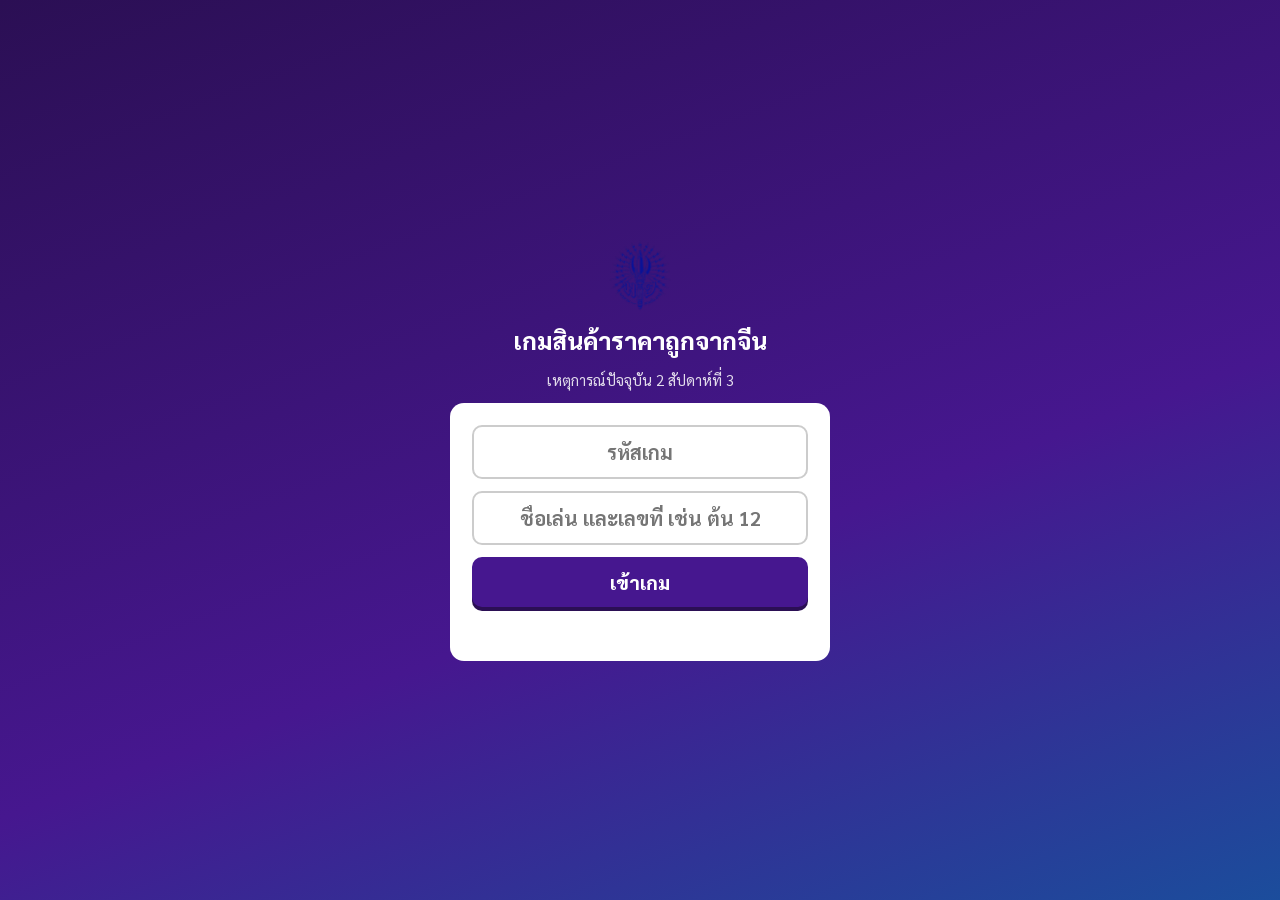
==== w3/index.html @ 32d1b44e "Add week 3 quiz game (w3) Co-Authored-By: Claude Opus 5.5 <noreply@anthropic.com> Claude-Session: ht" ====
<!DOCTYPE html>
<html lang="th"><head><meta charset="utf-8"><meta name="viewport" content="width=device-width,initial-scale=1,maximum-scale=1">
<title>เกมสัปดาห์ที่ 3 สินค้าราคาถูกจากจีน</title>
<link href="https://fonts.googleapis.com/css2?family=Sarabun:wght@400;600;800&display=swap" rel="stylesheet">
<style>
*{box-sizing:border-box;margin:0;padding:0;-webkit-tap-highlight-color:transparent}
body{font-family:Sarabun,sans-serif;background:linear-gradient(160deg,#2b0f54,#46178f 60%,#1b4d9c);color:#fff;min-height:100vh;min-height:100dvh}
.scr{display:none;min-height:100vh;min-height:100dvh;flex-direction:column;padding:18px}
.scr.on{display:flex}
.c{align-items:center;justify-content:center;text-align:center;gap:14px}
.box{background:#fff;color:#222;border-radius:14px;padding:22px;width:100%;max-width:380px;display:flex;flex-direction:column;gap:12px}
input{font:700 20px Sarabun;padding:12px;border-radius:10px;border:2px solid #ccc;text-align:center;width:100%}
input:focus{outline:none;border-color:#46178f}
.btn{background:#333;color:#fff;border:none;border-radius:10px;font:800 19px Sarabun;padding:13px;cursor:pointer;box-shadow:0 4px 0 #000}
.btn:active{transform:translateY(3px);box-shadow:none}
.btn.p{background:#46178f;box-shadow:0 4px 0 #2b0f54}
.err{color:#c00;font-weight:600;min-height:20px;font-size:15px}
h1{font-size:24px;font-weight:800;line-height:1.3}
.sub{opacity:.85;font-size:15px}
.bar{display:flex;justify-content:space-between;align-items:center;font-size:14px;opacity:.9;margin-bottom:10px;gap:8px}
.bar b{background:rgba(0,0,0,.25);padding:3px 10px;border-radius:20px;font-weight:600}
.q{background:#fff;color:#222;border-radius:12px;padding:14px;font-size:17px;font-weight:700;line-height:1.4;margin-bottom:12px}
.q .blank{display:inline-block;min-width:70px;border-bottom:3px solid #46178f}
.grid{display:grid;grid-template-columns:1fr 1fr;gap:10px;flex:1}
.grid.two{grid-template-columns:1fr}
.o{border:none;border-radius:10px;color:#fff;font:800 17px Sarabun;padding:12px;display:flex;flex-direction:column;align-items:center;justify-content:center;gap:8px;min-height:110px;box-shadow:0 5px 0 rgba(0,0,0,.3);cursor:pointer;line-height:1.3}
.o:active{transform:translateY(4px);box-shadow:none}
.o svg{width:34px;height:34px}
.big{font-size:56px;font-weight:800;line-height:1}
.res{border-radius:14px;padding:26px 18px;width:100%;max-width:380px}
.res.ok{background:#26890c}.res.no{background:#e21b3c}.res.poll{background:rgba(255,255,255,.15)}
.pts{display:inline-block;background:rgba(0,0,0,.25);border-radius:20px;padding:6px 16px;font-weight:800;font-size:20px;margin-top:10px}
.me{position:fixed;left:0;right:0;bottom:0;background:rgba(0,0,0,.35);display:flex;justify-content:space-between;padding:10px 18px;font-weight:700;font-size:15px}
.spin{width:44px;height:44px;border:5px solid rgba(255,255,255,.25);border-top-color:#fff;border-radius:50%;animation:r 1s linear infinite}
@keyframes r{to{transform:rotate(360deg)}}
</style></head><body>

<section class="scr on c" id="sJoin">
 <img src="../emblem.png" style="width:72px;height:72px;object-fit:contain" alt=""><h1>เกมสินค้าราคาถูกจากจีน</h1><div class="sub">เหตุการณ์ปัจจุบัน 2 สัปดาห์ที่ 3</div>
 <div class="box">
  <input id="pin" inputmode="numeric" maxlength="6" placeholder="รหัสเกม">
  <input id="name" maxlength="30" placeholder="ชื่อเล่น และเลขที่ เช่น ต้น 12">
  <button class="btn p" onclick="join()">เข้าเกม</button>
  <div class="err" id="jerr"></div>
 </div>
</section>

<section class="scr c" id="sWait">
 <div class="spin"></div><h1 id="wTitle">เข้าเกมแล้ว</h1><div class="sub" id="wSub">ดูชื่อตัวเองบนจอ แล้วรอครูเริ่มเกม</div>
</section>

<section class="scr" id="sQ">
 <div class="bar"><b id="qRound"></b><span id="qTime"></span></div>
 <div class="q" id="qText"></div>
 <div class="grid" id="qOpts"></div>
 <div id="qType" style="display:none;flex-direction:column;gap:10px">
  <input id="txt" maxlength="40" placeholder="พิมพ์คำที่หายไป" autocomplete="off">
  <button class="btn p" onclick="sendTxt()">ส่งคำตอบ</button>
 </div>
 <div style="height:44px"></div>
</section>

<section class="scr c" id="sRes"><div class="res" id="res"></div></section>

<div class="me" id="me" style="display:none"><span id="meName"></span><span id="meScore"></span></div>

<script src="common.js"></script><script src="data.js"></script>
<script>
const D = window.K3;
let me = JSON.parse(localStorage.getItem("k3_me") || "null"), lastKey = "", answered = {}, qShownAt = 0, cdIv;
const sp = new URLSearchParams(location.search); if (sp.get("pin")) document.getElementById("pin").value = sp.get("pin");
const show = id => document.querySelectorAll(".scr").forEach(s => s.classList.toggle("on", s.id === id));

async function join() {
  const p = document.getElementById("pin").value.trim(), n = document.getElementById("name").value.trim(), e = document.getElementById("jerr");
  if (!p || !n) { e.textContent = "กรอกรหัสเกมและชื่อให้ครบ"; return; }
  try {
    const id = await rpc("k3_join", { p_pin: p, p_name: n });
    me = { id, pin: p, name: n }; localStorage.setItem("k3_me", JSON.stringify(me)); answered = {};
    start();
  } catch (x) {
    e.textContent = x.message.includes("BADPIN") ? "รหัสเกมไม่ถูกต้อง หรือเกมยังไม่เปิด" : x.message.includes("DUPNAME") ? "ชื่อนี้มีคนใช้แล้ว เติมเลขที่ต่อท้าย" : "เชื่อมต่อไม่ได้ ลองใหม่อีกครั้ง";
  }
}
function start() {
  document.getElementById("me").style.display = "flex";
  document.getElementById("meName").textContent = me.name;
  show("sWait"); loop(); setInterval(loop, 1000);
}
async function loop() {
  let g; try { g = await getGame(); } catch (e) { return; }
  if (!g || g.pin !== me.pin) { if (g && g.pin && g.pin !== me.pin) { localStorage.removeItem("k3_me"); location.href = location.pathname; } return; }
  const key = g.phase + ":" + g.qi;
  if (key === lastKey) return; lastKey = key;
  if (g.phase === "lobby") { show("sWait"); }
  else if (g.phase === "question") showQ(g.qi);
  else if (g.phase === "reveal") showRes(g.qi);
  else if (g.phase === "board") showRank("คะแนนรวม");
  else if (g.phase === "end") showRank("จบเกม", true);
}
let curQ = -1;
function showQ(i) {
  const Q = D.Q[i]; clearInterval(cdIv); curQ = i;
  if (answered[i]) { waitMsg("ส่งคำตอบแล้ว", "รอครูเฉลย"); return; }
  document.getElementById("qRound").textContent = "ข้อ " + (i + 1) + " " + Q.round;
  document.getElementById("qText").innerHTML = esc(Q.q).replace("______", '<span class="blank">&nbsp;</span>');
  const o = document.getElementById("qOpts"), t = document.getElementById("qType");
  if (Q.kind === "type") { o.style.display = "none"; t.style.display = "flex"; document.getElementById("txt").value = ""; setTimeout(() => document.getElementById("txt").focus(), 100); }
  else {
    t.style.display = "none"; o.style.display = "grid"; o.className = "grid" + (Q.opts.length === 2 ? " two" : "");
    o.innerHTML = Q.opts.map((x, k) => `<button class="o" style="background:${COLORS[k]}" onclick="pick(${i},${k})">${SHAPES[k]}<span>${esc(x)}</span></button>`).join("");
  }
  qShownAt = Date.now(); const tt = document.getElementById("qTime");
  const cd = () => { const l = Math.max(0, Q.t - Math.floor((Date.now() - qShownAt) / 1000)); tt.textContent = l + " วินาที"; };
  cd(); cdIv = setInterval(cd, 500); show("sQ");
}
function waitMsg(a, b) { clearInterval(cdIv); document.getElementById("wTitle").textContent = a; document.getElementById("wSub").textContent = b; show("sWait"); }
async function send(i, choice, txt) {
  answered[i] = true; waitMsg("ส่งคำตอบแล้ว", "รอครูเฉลย");
  try { const r = await rpc("k3_answer", { p_player: me.id, p_qi: i, p_choice: choice, p_txt: txt }); if (r === "CLOSED" || r === "LATE") waitMsg("หมดเวลา", "รอข้อถัดไป"); } catch (e) { waitMsg("ส่งไม่สำเร็จ", "รอข้อถัดไป"); }
}
function pick(i, k) { send(i, k, null); }
function sendTxt() { const v = document.getElementById("txt").value.trim(); if (!v) return; send(curQ, null, v); }
document.getElementById("txt").addEventListener("keydown", e => { if (e.key === "Enter") sendTxt(); });
async function showRes(i) {
  clearInterval(cdIv); const Q = D.Q[i], m = await rpc("k3_mine", { p_player: me.id, p_qi: i });
  document.getElementById("meScore").textContent = m.score + " คะแนน";
  const r = document.getElementById("res");
  if (Q.kind === "poll") { r.className = "res poll"; r.innerHTML = `<h1>${m.answered ? "ขอบคุณที่ตอบ" : "ข้อนี้ไม่ได้ตอบ"}</h1><div class="sub" style="margin-top:8px">ดูผลของทั้งห้องบนจอ</div>`; }
  else if (m.correct) { r.className = "res ok"; r.innerHTML = `<div class="big">ถูก</div><div class="pts">+${m.points}</div><div class="sub" style="margin-top:12px">อันดับที่ ${m.rank}</div>`; }
  else { r.className = "res no"; r.innerHTML = `<div class="big">${m.answered ? "ผิด" : "หมดเวลา"}</div>${Q.kind === "type" ? `<div style="margin-top:10px;font-weight:700">คำตอบ: ${esc(Q.ans)}</div>` : ""}<div class="sub" style="margin-top:12px">อันดับที่ ${m.rank}</div>`; }
  show("sRes");
}
async function showRank(title, end) {
  const m = await rpc("k3_mine", { p_player: me.id, p_qi: -1 });
  document.getElementById("meScore").textContent = m.score + " คะแนน";
  const r = document.getElementById("res"); r.className = "res poll";
  r.innerHTML = `<div class="sub">${title}</div><div class="big" style="margin:8px 0">อันดับ ${m.rank}</div><div class="pts">${m.score} คะแนน</div>${end ? '<div class="sub" style="margin-top:14px">คาบหน้าเตรียมคำถามมาถามตัวละครคนละ 1 ข้อ</div>' : ""}`;
  show("sRes");
}
if (me) { getGame().then(g => { if (g && g.pin === me.pin && g.phase !== "end") start(); else { localStorage.removeItem("k3_me"); me = null; } }); }
</script>
</body></html>
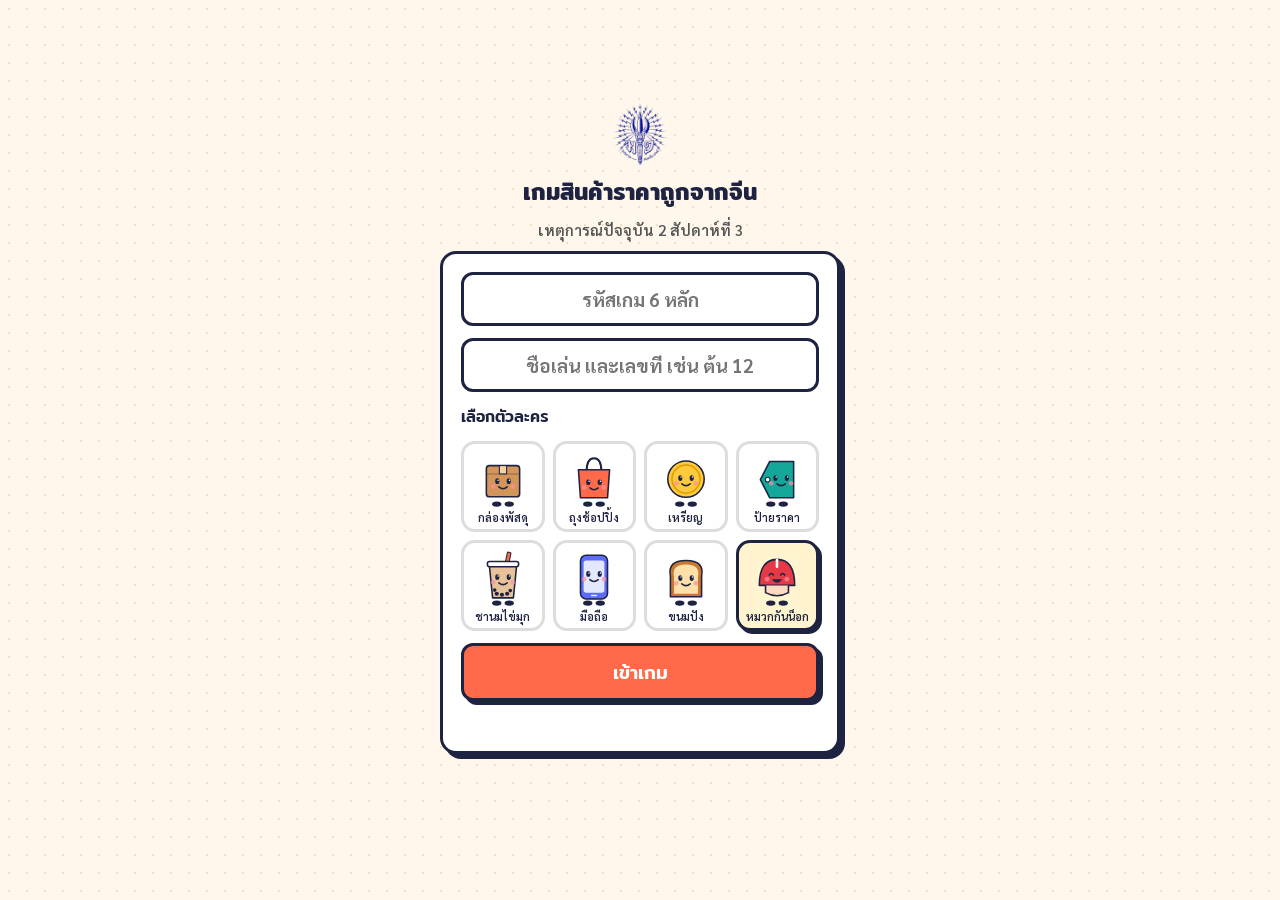
==== commit 9271c426: "w3: new look, avatars, speed and accuracy scores Co-Authored-By: Claude Opus 5.5 <noreply@anthropic." ====
--- a/w3/index.html
+++ b/w3/index.html
@@ -1,143 +1,159 @@
 <!DOCTYPE html>
 <html lang="th"><head><meta charset="utf-8"><meta name="viewport" content="width=device-width,initial-scale=1,maximum-scale=1">
 <title>เกมสัปดาห์ที่ 3 สินค้าราคาถูกจากจีน</title>
-<link href="https://fonts.googleapis.com/css2?family=Sarabun:wght@400;600;800&display=swap" rel="stylesheet">
+<link href="https://fonts.googleapis.com/css2?family=Mitr:wght@400;500;600&family=Sarabun:wght@400;600;800&display=swap" rel="stylesheet">
 <style>
+:root{--ink:#1d2340;--cream:#fff7ec;--c0:#ff6b4a;--c1:#14a89a;--c2:#f5a524;--c3:#5b6cff}
 *{box-sizing:border-box;margin:0;padding:0;-webkit-tap-highlight-color:transparent}
-body{font-family:Sarabun,sans-serif;background:linear-gradient(160deg,#2b0f54,#46178f 60%,#1b4d9c);color:#fff;min-height:100vh;min-height:100dvh}
-.scr{display:none;min-height:100vh;min-height:100dvh;flex-direction:column;padding:18px}
+body{font-family:Sarabun,sans-serif;color:var(--ink);background:var(--cream);background-image:radial-gradient(#f1dfc6 1.2px,transparent 1.2px);background-size:18px 18px;min-height:100vh;min-height:100dvh}
+h1,h2,.mitr{font-family:Mitr,Sarabun,sans-serif;font-weight:600}
+.scr{display:none;min-height:100vh;min-height:100dvh;flex-direction:column;padding:16px 16px 60px}
 .scr.on{display:flex}
-.c{align-items:center;justify-content:center;text-align:center;gap:14px}
-.box{background:#fff;color:#222;border-radius:14px;padding:22px;width:100%;max-width:380px;display:flex;flex-direction:column;gap:12px}
-input{font:700 20px Sarabun;padding:12px;border-radius:10px;border:2px solid #ccc;text-align:center;width:100%}
-input:focus{outline:none;border-color:#46178f}
-.btn{background:#333;color:#fff;border:none;border-radius:10px;font:800 19px Sarabun;padding:13px;cursor:pointer;box-shadow:0 4px 0 #000}
-.btn:active{transform:translateY(3px);box-shadow:none}
-.btn.p{background:#46178f;box-shadow:0 4px 0 #2b0f54}
-.err{color:#c00;font-weight:600;min-height:20px;font-size:15px}
-h1{font-size:24px;font-weight:800;line-height:1.3}
-.sub{opacity:.85;font-size:15px}
-.bar{display:flex;justify-content:space-between;align-items:center;font-size:14px;opacity:.9;margin-bottom:10px;gap:8px}
-.bar b{background:rgba(0,0,0,.25);padding:3px 10px;border-radius:20px;font-weight:600}
-.q{background:#fff;color:#222;border-radius:12px;padding:14px;font-size:17px;font-weight:700;line-height:1.4;margin-bottom:12px}
-.q .blank{display:inline-block;min-width:70px;border-bottom:3px solid #46178f}
-.grid{display:grid;grid-template-columns:1fr 1fr;gap:10px;flex:1}
-.grid.two{grid-template-columns:1fr}
-.o{border:none;border-radius:10px;color:#fff;font:800 17px Sarabun;padding:12px;display:flex;flex-direction:column;align-items:center;justify-content:center;gap:8px;min-height:110px;box-shadow:0 5px 0 rgba(0,0,0,.3);cursor:pointer;line-height:1.3}
-.o:active{transform:translateY(4px);box-shadow:none}
-.o svg{width:34px;height:34px}
-.big{font-size:56px;font-weight:800;line-height:1}
-.res{border-radius:14px;padding:26px 18px;width:100%;max-width:380px}
-.res.ok{background:#26890c}.res.no{background:#e21b3c}.res.poll{background:rgba(255,255,255,.15)}
-.pts{display:inline-block;background:rgba(0,0,0,.25);border-radius:20px;padding:6px 16px;font-weight:800;font-size:20px;margin-top:10px}
-.me{position:fixed;left:0;right:0;bottom:0;background:rgba(0,0,0,.35);display:flex;justify-content:space-between;padding:10px 18px;font-weight:700;font-size:15px}
-.spin{width:44px;height:44px;border:5px solid rgba(255,255,255,.25);border-top-color:#fff;border-radius:50%;animation:r 1s linear infinite}
-@keyframes r{to{transform:rotate(360deg)}}
+.c{align-items:center;justify-content:center;text-align:center;gap:12px}
+.card{background:#fff;border:3px solid var(--ink);border-radius:16px;box-shadow:5px 5px 0 var(--ink)}
+.box{padding:18px;width:100%;max-width:400px;display:flex;flex-direction:column;gap:12px}
+input{font:700 19px Sarabun;padding:12px;border-radius:12px;border:3px solid var(--ink);text-align:center;width:100%;background:#fff}
+input:focus{outline:none;border-color:var(--c3)}
+.btn{font:500 19px Mitr;background:var(--c0);color:#fff;border:3px solid var(--ink);border-radius:12px;padding:11px;box-shadow:4px 4px 0 var(--ink);cursor:pointer}
+.btn:active{transform:translate(3px,3px);box-shadow:none}
+.btn:disabled{opacity:.4}
+.err{color:#d00;font-weight:700;min-height:20px;font-size:15px}
+h1{font-size:23px;line-height:1.3}
+.sub{font-size:15px;color:#555;font-weight:600}
+.pick{display:grid;grid-template-columns:repeat(4,1fr);gap:8px}
+.pick button{background:#fff;border:3px solid #ddd;border-radius:14px;padding:6px 2px 4px;display:flex;flex-direction:column;align-items:center;gap:2px;font:600 11px Sarabun;color:var(--ink);cursor:pointer}
+.pick button.on{border-color:var(--ink);background:#fff4cf;box-shadow:3px 3px 0 var(--ink)}
+.bar{display:flex;justify-content:space-between;align-items:center;font-size:13px;font-weight:700;margin-bottom:10px;gap:8px}
+.chip{background:var(--ink);color:var(--cream);padding:3px 10px;border-radius:20px;font-family:Mitr;font-weight:500}
+.track{height:10px;border:2px solid var(--ink);border-radius:10px;background:#fff;overflow:hidden;margin-bottom:10px}
+.track i{display:block;height:100%;background:var(--c1);transition:width .3s linear}
+.q{padding:14px;font:500 17px Mitr;line-height:1.45;margin-bottom:12px}
+.q .blank{display:inline-block;min-width:70px;border-bottom:3px solid var(--c3)}
+.grid{display:grid;grid-template-columns:1fr;gap:10px}
+.o{display:flex;align-items:center;gap:12px;background:#fff;border:3px solid var(--ink);border-radius:14px;padding:12px;font:700 17px Sarabun;color:var(--ink);text-align:left;box-shadow:4px 4px 0 var(--ink);cursor:pointer;min-height:64px}
+.o:active{transform:translate(3px,3px);box-shadow:none}
+.let{flex:none;width:40px;height:40px;border-radius:50%;border:3px solid var(--ink);color:#fff;display:flex;align-items:center;justify-content:center;font:600 20px Mitr}
+.res{padding:20px;width:100%;max-width:400px;display:flex;flex-direction:column;align-items:center;gap:6px}
+.res .big{font:600 44px Mitr;line-height:1.1}
+.res.ok .big{color:var(--c1)}.res.no .big{color:var(--c0)}
+.sc{display:grid;grid-template-columns:1fr 1fr;gap:8px;width:100%;margin-top:8px}
+.sc div{border:2px solid var(--ink);border-radius:12px;padding:8px;background:#fff}
+.sc small{display:block;font-size:13px;font-weight:700;color:#666}.sc b{font:600 22px Mitr}
+.me{position:fixed;left:0;right:0;bottom:0;background:var(--ink);color:#fff;display:flex;align-items:center;gap:10px;padding:6px 14px;font-weight:700;font-size:15px}
+.me .sp{flex:1}
 </style></head><body>
 
 <section class="scr on c" id="sJoin">
- <img src="../emblem.png" style="width:72px;height:72px;object-fit:contain" alt=""><h1>เกมสินค้าราคาถูกจากจีน</h1><div class="sub">เหตุการณ์ปัจจุบัน 2 สัปดาห์ที่ 3</div>
- <div class="box">
-  <input id="pin" inputmode="numeric" maxlength="6" placeholder="รหัสเกม">
+ <img src="../emblem.png" style="width:64px;height:64px;object-fit:contain" alt="">
+ <h1>เกมสินค้าราคาถูกจากจีน</h1><div class="sub">เหตุการณ์ปัจจุบัน 2 สัปดาห์ที่ 3</div>
+ <div class="card box">
+  <input id="pin" inputmode="numeric" maxlength="6" placeholder="รหัสเกม 6 หลัก">
   <input id="name" maxlength="30" placeholder="ชื่อเล่น และเลขที่ เช่น ต้น 12">
-  <button class="btn p" onclick="join()">เข้าเกม</button>
+  <div class="mitr" style="font-weight:500;text-align:left">เลือกตัวละคร</div>
+  <div class="pick" id="pick"></div>
+  <button class="btn" onclick="join()">เข้าเกม</button>
   <div class="err" id="jerr"></div>
  </div>
 </section>
 
 <section class="scr c" id="sWait">
- <div class="spin"></div><h1 id="wTitle">เข้าเกมแล้ว</h1><div class="sub" id="wSub">ดูชื่อตัวเองบนจอ แล้วรอครูเริ่มเกม</div>
+ <div id="wAv"></div>
+ <h1 id="wTitle">เข้าเกมแล้ว</h1><div class="sub" id="wSub">ดูตัวละครของตัวเองบนจอทีวี แล้วรอครูเริ่มเกม</div>
 </section>
 
 <section class="scr" id="sQ">
- <div class="bar"><b id="qRound"></b><span id="qTime"></span></div>
- <div class="q" id="qText"></div>
+ <div class="bar"><span class="chip" id="qRound"></span><span id="qTime"></span></div>
+ <div class="track"><i id="tb"></i></div>
+ <div class="card q" id="qText"></div>
  <div class="grid" id="qOpts"></div>
  <div id="qType" style="display:none;flex-direction:column;gap:10px">
   <input id="txt" maxlength="40" placeholder="พิมพ์คำที่หายไป" autocomplete="off">
-  <button class="btn p" onclick="sendTxt()">ส่งคำตอบ</button>
+  <button class="btn" onclick="sendTxt()">ส่งคำตอบ</button>
  </div>
- <div style="height:44px"></div>
 </section>
 
-<section class="scr c" id="sRes"><div class="res" id="res"></div></section>
+<section class="scr c" id="sRes"><div class="card res" id="res"></div></section>
 
-<div class="me" id="me" style="display:none"><span id="meName"></span><span id="meScore"></span></div>
+<div class="me" id="me" style="display:none"><span id="meAv"></span><span id="meName"></span><span class="sp"></span><span id="meScore"></span></div>
 
 <script src="common.js"></script><script src="data.js"></script>
 <script>
-const D = window.K3;
-let me = JSON.parse(localStorage.getItem("k3_me") || "null"), lastKey = "", answered = {}, qShownAt = 0, cdIv;
-const sp = new URLSearchParams(location.search); if (sp.get("pin")) document.getElementById("pin").value = sp.get("pin");
+const D = window.K3; const $ = id => document.getElementById(id);
+let me = JSON.parse(localStorage.getItem("k3_me") || "null"), lastKey = "", answered = {}, qShownAt = 0, cdIv, curQ = -1, av = Math.random() * 8 | 0;
+const sp = new URLSearchParams(location.search); if (sp.get("pin")) $("pin").value = sp.get("pin");
 const show = id => document.querySelectorAll(".scr").forEach(s => s.classList.toggle("on", s.id === id));
+function drawPick() { $("pick").innerHTML = AV_NAMES.map((n, i) => `<button class="${i === av ? "on" : ""}" onclick="av=${i};drawPick()">${avEl(i, i === av ? "bob" : "", i === av ? "happy" : "normal", "52px")}<span>${n}</span></button>`).join(""); }
+drawPick();
 
 async function join() {
-  const p = document.getElementById("pin").value.trim(), n = document.getElementById("name").value.trim(), e = document.getElementById("jerr");
+  const p = $("pin").value.trim(), n = $("name").value.trim(), e = $("jerr");
   if (!p || !n) { e.textContent = "กรอกรหัสเกมและชื่อให้ครบ"; return; }
   try {
-    const id = await rpc("k3_join", { p_pin: p, p_name: n });
-    me = { id, pin: p, name: n }; localStorage.setItem("k3_me", JSON.stringify(me)); answered = {};
+    const id = await rpc("k3_join", { p_pin: p, p_name: n, p_avatar: av });
+    me = { id, pin: p, name: n, av }; localStorage.setItem("k3_me", JSON.stringify(me)); answered = {};
     start();
   } catch (x) {
     e.textContent = x.message.includes("BADPIN") ? "รหัสเกมไม่ถูกต้อง หรือเกมยังไม่เปิด" : x.message.includes("DUPNAME") ? "ชื่อนี้มีคนใช้แล้ว เติมเลขที่ต่อท้าย" : "เชื่อมต่อไม่ได้ ลองใหม่อีกครั้ง";
   }
 }
 function start() {
-  document.getElementById("me").style.display = "flex";
-  document.getElementById("meName").textContent = me.name;
-  show("sWait"); loop(); setInterval(loop, 1000);
+  $("me").style.display = "flex"; $("meName").textContent = me.name; $("meAv").innerHTML = avEl(me.av, "", "normal", "30px");
+  waitMsg("เข้าเกมแล้ว", "ดูตัวละครของตัวเองบนจอทีวี แล้วรอครูเริ่มเกม", "bob");
+  loop(); setInterval(loop, 1000);
 }
 async function loop() {
   let g; try { g = await getGame(); } catch (e) { return; }
-  if (!g || g.pin !== me.pin) { if (g && g.pin && g.pin !== me.pin) { localStorage.removeItem("k3_me"); location.href = location.pathname; } return; }
-  const key = g.phase + ":" + g.qi;
-  if (key === lastKey) return; lastKey = key;
-  if (g.phase === "lobby") { show("sWait"); }
+  if (!g) return;
+  if (g.pin !== me.pin) { if (g.pin) { localStorage.removeItem("k3_me"); location.href = location.pathname; } return; }
+  const key = g.phase + ":" + g.qi; if (key === lastKey) return; lastKey = key;
+  if (g.phase === "lobby") waitMsg("เข้าเกมแล้ว", "ดูตัวละครของตัวเองบนจอทีวี แล้วรอครูเริ่มเกม", "bob");
   else if (g.phase === "question") showQ(g.qi);
   else if (g.phase === "reveal") showRes(g.qi);
   else if (g.phase === "board") showRank("คะแนนรวม");
   else if (g.phase === "end") showRank("จบเกม", true);
 }
-let curQ = -1;
+function waitMsg(a, b, cls) { clearInterval(cdIv); $("wAv").innerHTML = avEl(me.av, cls || "walk", "normal", "120px"); $("wTitle").textContent = a; $("wSub").textContent = b; show("sWait"); }
 function showQ(i) {
   const Q = D.Q[i]; clearInterval(cdIv); curQ = i;
-  if (answered[i]) { waitMsg("ส่งคำตอบแล้ว", "รอครูเฉลย"); return; }
-  document.getElementById("qRound").textContent = "ข้อ " + (i + 1) + " " + Q.round;
-  document.getElementById("qText").innerHTML = esc(Q.q).replace("______", '<span class="blank">&nbsp;</span>');
-  const o = document.getElementById("qOpts"), t = document.getElementById("qType");
-  if (Q.kind === "type") { o.style.display = "none"; t.style.display = "flex"; document.getElementById("txt").value = ""; setTimeout(() => document.getElementById("txt").focus(), 100); }
+  if (answered[i]) { waitMsg("ส่งคำตอบแล้ว", "รอครูเฉลยบนจอ"); return; }
+  $("qRound").textContent = "ข้อ " + (i + 1) + (Q.kind === "poll" ? " โพล" : Q.dbl ? " คะแนนสองเท่า" : "");
+  $("qText").innerHTML = esc(Q.q).replace("______", '<span class="blank">&nbsp;</span>');
+  if (Q.kind === "type") { $("qOpts").style.display = "none"; $("qType").style.display = "flex"; $("txt").value = ""; setTimeout(() => $("txt").focus(), 100); }
   else {
-    t.style.display = "none"; o.style.display = "grid"; o.className = "grid" + (Q.opts.length === 2 ? " two" : "");
-    o.innerHTML = Q.opts.map((x, k) => `<button class="o" style="background:${COLORS[k]}" onclick="pick(${i},${k})">${SHAPES[k]}<span>${esc(x)}</span></button>`).join("");
+    $("qType").style.display = "none"; $("qOpts").style.display = "grid";
+    $("qOpts").innerHTML = Q.opts.map((x, k) => `<button class="o" onclick="send(${i},${k},null)"><span class="let" style="background:${COLORS[k]}">${LETTERS[k]}</span><span>${esc(x)}</span></button>`).join("");
   }
-  qShownAt = Date.now(); const tt = document.getElementById("qTime");
-  const cd = () => { const l = Math.max(0, Q.t - Math.floor((Date.now() - qShownAt) / 1000)); tt.textContent = l + " วินาที"; };
-  cd(); cdIv = setInterval(cd, 500); show("sQ");
+  qShownAt = Date.now();
+  const cd = () => { const el = (Date.now() - qShownAt) / 1000, l = Math.max(0, Math.ceil(Q.t - el)); $("qTime").textContent = l + " วินาที"; $("tb").style.width = Math.max(0, 100 - el / Q.t * 100) + "%"; $("tb").style.background = l <= 5 ? "var(--c0)" : "var(--c1)"; };
+  cd(); cdIv = setInterval(cd, 250); show("sQ");
 }
-function waitMsg(a, b) { clearInterval(cdIv); document.getElementById("wTitle").textContent = a; document.getElementById("wSub").textContent = b; show("sWait"); }
 async function send(i, choice, txt) {
-  answered[i] = true; waitMsg("ส่งคำตอบแล้ว", "รอครูเฉลย");
-  try { const r = await rpc("k3_answer", { p_player: me.id, p_qi: i, p_choice: choice, p_txt: txt }); if (r === "CLOSED" || r === "LATE") waitMsg("หมดเวลา", "รอข้อถัดไป"); } catch (e) { waitMsg("ส่งไม่สำเร็จ", "รอข้อถัดไป"); }
+  answered[i] = true; waitMsg("ส่งคำตอบแล้ว", "รอครูเฉลยบนจอ");
+  try { const r = await rpc("k3_answer", { p_player: me.id, p_qi: i, p_choice: choice, p_txt: txt }); if (r === "CLOSED" || r === "LATE") waitMsg("หมดเวลา", "รอข้อถัดไป", "sad"); } catch (e) { waitMsg("ส่งไม่สำเร็จ", "รอข้อถัดไป", "sad"); }
 }
-function pick(i, k) { send(i, k, null); }
-function sendTxt() { const v = document.getElementById("txt").value.trim(); if (!v) return; send(curQ, null, v); }
-document.getElementById("txt").addEventListener("keydown", e => { if (e.key === "Enter") sendTxt(); });
+function sendTxt() { const v = $("txt").value.trim(); if (v) send(curQ, null, v); }
+$("txt").addEventListener("keydown", e => { if (e.key === "Enter") sendTxt(); });
 async function showRes(i) {
   clearInterval(cdIv); const Q = D.Q[i], m = await rpc("k3_mine", { p_player: me.id, p_qi: i });
-  document.getElementById("meScore").textContent = m.score + " คะแนน";
-  const r = document.getElementById("res");
-  if (Q.kind === "poll") { r.className = "res poll"; r.innerHTML = `<h1>${m.answered ? "ขอบคุณที่ตอบ" : "ข้อนี้ไม่ได้ตอบ"}</h1><div class="sub" style="margin-top:8px">ดูผลของทั้งห้องบนจอ</div>`; }
-  else if (m.correct) { r.className = "res ok"; r.innerHTML = `<div class="big">ถูก</div><div class="pts">+${m.points}</div><div class="sub" style="margin-top:12px">อันดับที่ ${m.rank}</div>`; }
-  else { r.className = "res no"; r.innerHTML = `<div class="big">${m.answered ? "ผิด" : "หมดเวลา"}</div>${Q.kind === "type" ? `<div style="margin-top:10px;font-weight:700">คำตอบ: ${esc(Q.ans)}</div>` : ""}<div class="sub" style="margin-top:12px">อันดับที่ ${m.rank}</div>`; }
+  $("meScore").textContent = m.score + " คะแนน";
+  const r = $("res");
+  if (Q.kind === "poll") { r.className = "card res"; r.innerHTML = avEl(me.av, "bob", "happy", "110px") + `<h1>${m.answered ? "ขอบคุณที่ตอบ" : "ข้อนี้ไม่ได้ตอบ"}</h1><div class="sub">ดูผลของทั้งห้องบนจอทีวี</div>`; }
+  else if (m.correct) {
+    r.className = "card res ok";
+    r.innerHTML = avEl(me.av, "jump", "happy", "120px") + `<div class="big">ถูก</div><div class="sub">ตอบใน ${m.sec} วินาที</div><div class="sc"><div><small>ความถูก</small><b>+${m.pts_ok}</b></div><div><small>ความเร็ว</small><b>+${m.pts_speed}</b></div></div><div class="sub" style="margin-top:6px">ตอนนี้อันดับที่ ${m.rank}</div>`;
+  } else {
+    r.className = "card res no";
+    r.innerHTML = avEl(me.av, "sad", "sad", "110px") + `<div class="big">${m.answered ? "ยังไม่ถูก" : "หมดเวลา"}</div>${Q.kind === "type" ? `<div style="font-weight:700">คำตอบคือ ${esc(Q.ans)}</div>` : ""}<div class="sub">ข้อหน้าเอาใหม่ ตอนนี้อันดับที่ ${m.rank}</div>`;
+  }
   show("sRes");
 }
 async function showRank(title, end) {
   const m = await rpc("k3_mine", { p_player: me.id, p_qi: -1 });
-  document.getElementById("meScore").textContent = m.score + " คะแนน";
-  const r = document.getElementById("res"); r.className = "res poll";
-  r.innerHTML = `<div class="sub">${title}</div><div class="big" style="margin:8px 0">อันดับ ${m.rank}</div><div class="pts">${m.score} คะแนน</div>${end ? '<div class="sub" style="margin-top:14px">คาบหน้าเตรียมคำถามมาถามตัวละครคนละ 1 ข้อ</div>' : ""}`;
+  $("meScore").textContent = m.score + " คะแนน";
+  const r = $("res"); r.className = "card res";
+  r.innerHTML = avEl(me.av, m.rank <= 3 ? "jump" : "bob", "happy", "110px") + `<div class="sub">${title}</div><div class="big">อันดับ ${m.rank}</div><div class="sc"><div><small>ความถูก</small><b>${m.score_ok}</b></div><div><small>ความเร็ว</small><b>${m.score_speed}</b></div></div><div class="mitr" style="font-size:20px;margin-top:6px">รวม ${m.score} คะแนน</div>${end ? '<div class="sub" style="margin-top:10px">คาบหน้าเตรียมคำถามมาถามตัวละครคนละ 1 ข้อ</div>' : ""}`;
   show("sRes");
 }
-if (me) { getGame().then(g => { if (g && g.pin === me.pin && g.phase !== "end") start(); else { localStorage.removeItem("k3_me"); me = null; } }); }
+if (me) getGame().then(g => { if (g && g.pin === me.pin && g.phase !== "end") { if (me.av == null) me.av = 0; start(); } else { localStorage.removeItem("k3_me"); me = null; } });
 </script>
 </body></html>
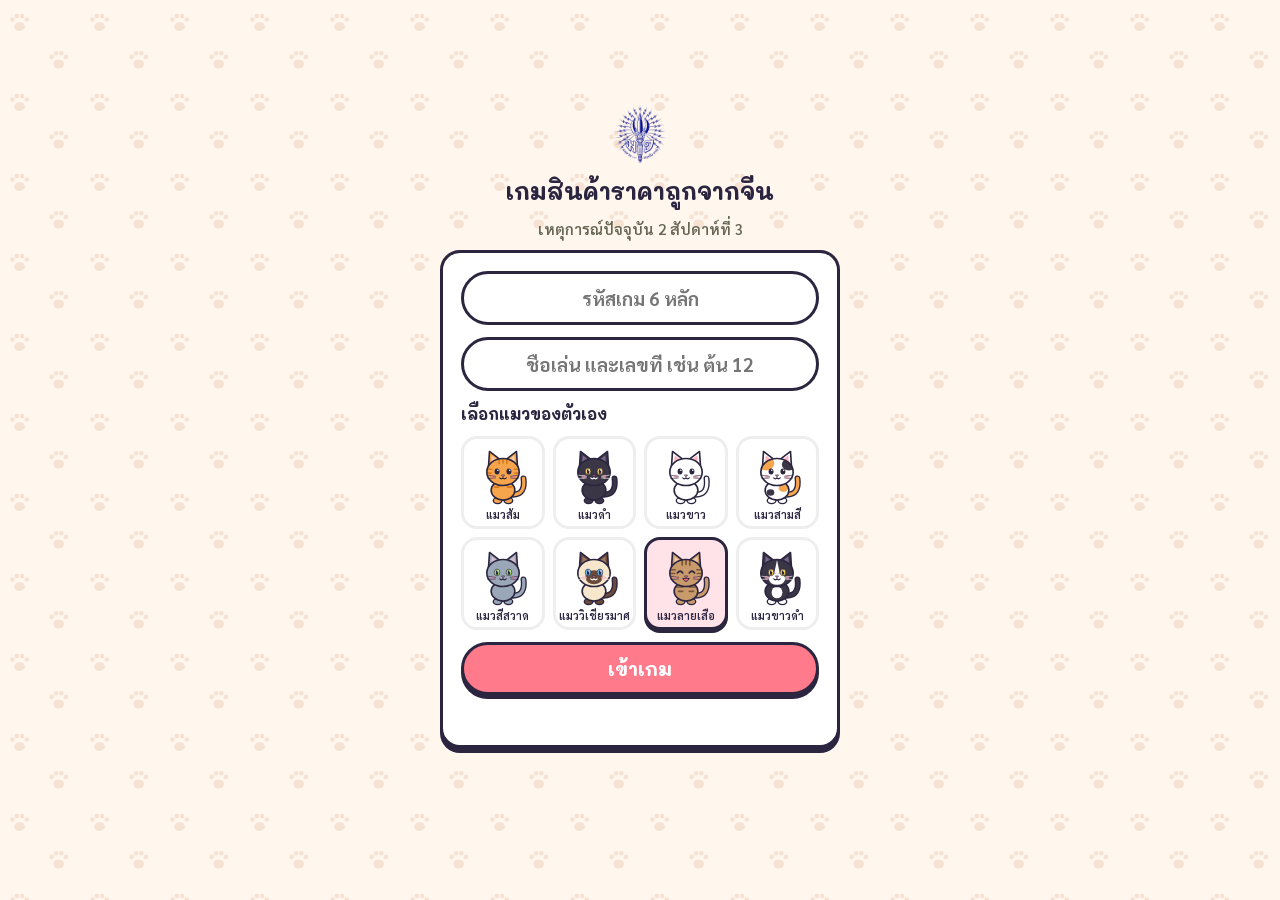
==== commit 970dc766: "w3: cat theme, parts with summaries, teacher follow-up button, report page Co-Authored-By: Claude Op" ====
--- a/w3/index.html
+++ b/w3/index.html
@@ -1,55 +1,55 @@
 <!DOCTYPE html>
 <html lang="th"><head><meta charset="utf-8"><meta name="viewport" content="width=device-width,initial-scale=1,maximum-scale=1">
 <title>เกมสัปดาห์ที่ 3 สินค้าราคาถูกจากจีน</title>
-<link href="https://fonts.googleapis.com/css2?family=Mitr:wght@400;500;600&family=Sarabun:wght@400;600;800&display=swap" rel="stylesheet">
+<link href="https://fonts.googleapis.com/css2?family=Mali:wght@500;600;700&family=Sarabun:wght@400;600;800&display=swap" rel="stylesheet">
 <style>
-:root{--ink:#1d2340;--cream:#fff7ec;--c0:#ff6b4a;--c1:#14a89a;--c2:#f5a524;--c3:#5b6cff}
+:root{--ink:#2b2540;--c0:#ff7a8a;--c1:#3cb6a0;--c2:#ffa94d;--c3:#8a7dff}
 *{box-sizing:border-box;margin:0;padding:0;-webkit-tap-highlight-color:transparent}
-body{font-family:Sarabun,sans-serif;color:var(--ink);background:var(--cream);background-image:radial-gradient(#f1dfc6 1.2px,transparent 1.2px);background-size:18px 18px;min-height:100vh;min-height:100dvh}
-h1,h2,.mitr{font-family:Mitr,Sarabun,sans-serif;font-weight:600}
-.scr{display:none;min-height:100vh;min-height:100dvh;flex-direction:column;padding:16px 16px 60px}
+body{font-family:Sarabun,sans-serif;color:var(--ink);min-height:100vh;min-height:100dvh;background-size:80px 80px}
+h1,h2,.mali{font-family:Mali,Sarabun,sans-serif;font-weight:700}
+.scr{display:none;min-height:100vh;min-height:100dvh;flex-direction:column;padding:16px 16px 64px}
 .scr.on{display:flex}
 .c{align-items:center;justify-content:center;text-align:center;gap:12px}
-.card{background:#fff;border:3px solid var(--ink);border-radius:16px;box-shadow:5px 5px 0 var(--ink)}
+.card{background:#fff;border:3px solid var(--ink);border-radius:20px;box-shadow:0 5px 0 var(--ink)}
 .box{padding:18px;width:100%;max-width:400px;display:flex;flex-direction:column;gap:12px}
-input{font:700 19px Sarabun;padding:12px;border-radius:12px;border:3px solid var(--ink);text-align:center;width:100%;background:#fff}
+input{font:700 19px Sarabun;padding:12px;border-radius:30px;border:3px solid var(--ink);text-align:center;width:100%;background:#fff}
 input:focus{outline:none;border-color:var(--c3)}
-.btn{font:500 19px Mitr;background:var(--c0);color:#fff;border:3px solid var(--ink);border-radius:12px;padding:11px;box-shadow:4px 4px 0 var(--ink);cursor:pointer}
-.btn:active{transform:translate(3px,3px);box-shadow:none}
-.btn:disabled{opacity:.4}
+.btn{font:700 19px Mali;background:var(--c0);color:#fff;border:3px solid var(--ink);border-radius:30px;padding:11px;box-shadow:0 4px 0 var(--ink);cursor:pointer}
+.btn:active{transform:translateY(3px);box-shadow:none}
 .err{color:#d00;font-weight:700;min-height:20px;font-size:15px}
-h1{font-size:23px;line-height:1.3}
-.sub{font-size:15px;color:#555;font-weight:600}
+h1{font-size:23px;line-height:1.35}
+.sub{font-size:15px;color:#665;font-weight:600}
 .pick{display:grid;grid-template-columns:repeat(4,1fr);gap:8px}
-.pick button{background:#fff;border:3px solid #ddd;border-radius:14px;padding:6px 2px 4px;display:flex;flex-direction:column;align-items:center;gap:2px;font:600 11px Sarabun;color:var(--ink);cursor:pointer}
-.pick button.on{border-color:var(--ink);background:#fff4cf;box-shadow:3px 3px 0 var(--ink)}
+.pick button{background:#fff;border:3px solid #eee;border-radius:16px;padding:6px 2px 4px;display:flex;flex-direction:column;align-items:center;gap:2px;font:600 11px Sarabun;color:var(--ink);cursor:pointer}
+.pick button.on{border-color:var(--ink);background:#ffe3e8;box-shadow:0 3px 0 var(--ink)}
 .bar{display:flex;justify-content:space-between;align-items:center;font-size:13px;font-weight:700;margin-bottom:10px;gap:8px}
-.chip{background:var(--ink);color:var(--cream);padding:3px 10px;border-radius:20px;font-family:Mitr;font-weight:500}
-.track{height:10px;border:2px solid var(--ink);border-radius:10px;background:#fff;overflow:hidden;margin-bottom:10px}
+.chip{background:var(--ink);color:#fff;padding:3px 12px;border-radius:20px;font-family:Mali}
+.track{height:12px;border:2px solid var(--ink);border-radius:10px;background:#fff;overflow:hidden;margin-bottom:10px}
 .track i{display:block;height:100%;background:var(--c1);transition:width .3s linear}
-.q{padding:14px;font:500 17px Mitr;line-height:1.45;margin-bottom:12px}
-.q .blank{display:inline-block;min-width:70px;border-bottom:3px solid var(--c3)}
+.q{padding:14px;font:600 17px Mali;line-height:1.5;margin-bottom:12px}
+.q .blank{display:inline-block;min-width:70px;border-bottom:3px dashed var(--c3)}
+.qimg{width:100%;max-width:260px;margin:0 auto 10px;display:block}.qimg svg{width:100%;border-radius:14px;display:block}
 .grid{display:grid;grid-template-columns:1fr;gap:10px}
-.o{display:flex;align-items:center;gap:12px;background:#fff;border:3px solid var(--ink);border-radius:14px;padding:12px;font:700 17px Sarabun;color:var(--ink);text-align:left;box-shadow:4px 4px 0 var(--ink);cursor:pointer;min-height:64px}
-.o:active{transform:translate(3px,3px);box-shadow:none}
-.let{flex:none;width:40px;height:40px;border-radius:50%;border:3px solid var(--ink);color:#fff;display:flex;align-items:center;justify-content:center;font:600 20px Mitr}
+.o{display:flex;align-items:center;gap:12px;background:#fff;border:3px solid var(--ink);border-radius:40px;padding:10px 14px 10px 10px;font:700 17px Sarabun;color:var(--ink);text-align:left;box-shadow:0 4px 0 var(--ink);cursor:pointer;min-height:62px}
+.o:active{transform:translateY(3px);box-shadow:none}
+.let{flex:none;width:40px;height:40px;border-radius:50%;border:3px solid var(--ink);color:#fff;display:flex;align-items:center;justify-content:center;font:700 20px Mali}
 .res{padding:20px;width:100%;max-width:400px;display:flex;flex-direction:column;align-items:center;gap:6px}
-.res .big{font:600 44px Mitr;line-height:1.1}
+.res .big{font:700 42px Mali;line-height:1.15}
 .res.ok .big{color:var(--c1)}.res.no .big{color:var(--c0)}
 .sc{display:grid;grid-template-columns:1fr 1fr;gap:8px;width:100%;margin-top:8px}
-.sc div{border:2px solid var(--ink);border-radius:12px;padding:8px;background:#fff}
-.sc small{display:block;font-size:13px;font-weight:700;color:#666}.sc b{font:600 22px Mitr}
-.me{position:fixed;left:0;right:0;bottom:0;background:var(--ink);color:#fff;display:flex;align-items:center;gap:10px;padding:6px 14px;font-weight:700;font-size:15px}
+.sc div{border:2px solid var(--ink);border-radius:16px;padding:8px;background:#fff}
+.sc small{display:block;font-size:13px;font-weight:700;color:#776}.sc b{font:700 22px Mali}
+.me{position:fixed;left:0;right:0;bottom:0;background:var(--ink);color:#fff;display:flex;align-items:center;gap:10px;padding:5px 14px;font-weight:700;font-size:15px}
 .me .sp{flex:1}
-</style></head><body>
+</style></head><body class="paws">
 
 <section class="scr on c" id="sJoin">
- <img src="../emblem.png" style="width:64px;height:64px;object-fit:contain" alt="">
+ <img src="../emblem.png" style="width:60px;height:60px;object-fit:contain" alt="">
  <h1>เกมสินค้าราคาถูกจากจีน</h1><div class="sub">เหตุการณ์ปัจจุบัน 2 สัปดาห์ที่ 3</div>
  <div class="card box">
   <input id="pin" inputmode="numeric" maxlength="6" placeholder="รหัสเกม 6 หลัก">
   <input id="name" maxlength="30" placeholder="ชื่อเล่น และเลขที่ เช่น ต้น 12">
-  <div class="mitr" style="font-weight:500;text-align:left">เลือกตัวละคร</div>
+  <div class="mali" style="text-align:left">เลือกแมวของตัวเอง</div>
   <div class="pick" id="pick"></div>
   <button class="btn" onclick="join()">เข้าเกม</button>
   <div class="err" id="jerr"></div>
@@ -58,13 +58,14 @@
 
 <section class="scr c" id="sWait">
  <div id="wAv"></div>
- <h1 id="wTitle">เข้าเกมแล้ว</h1><div class="sub" id="wSub">ดูตัวละครของตัวเองบนจอทีวี แล้วรอครูเริ่มเกม</div>
+ <h1 id="wTitle">เข้าเกมแล้ว</h1><div class="sub" id="wSub"></div>
 </section>
 
 <section class="scr" id="sQ">
  <div class="bar"><span class="chip" id="qRound"></span><span id="qTime"></span></div>
  <div class="track"><i id="tb"></i></div>
  <div class="card q" id="qText"></div>
+ <div id="qImg"></div>
  <div class="grid" id="qOpts"></div>
  <div id="qType" style="display:none;flex-direction:column;gap:10px">
   <input id="txt" maxlength="40" placeholder="พิมพ์คำที่หายไป" autocomplete="off">
@@ -82,7 +83,7 @@
 let me = JSON.parse(localStorage.getItem("k3_me") || "null"), lastKey = "", answered = {}, qShownAt = 0, cdIv, curQ = -1, av = Math.random() * 8 | 0;
 const sp = new URLSearchParams(location.search); if (sp.get("pin")) $("pin").value = sp.get("pin");
 const show = id => document.querySelectorAll(".scr").forEach(s => s.classList.toggle("on", s.id === id));
-function drawPick() { $("pick").innerHTML = AV_NAMES.map((n, i) => `<button class="${i === av ? "on" : ""}" onclick="av=${i};drawPick()">${avEl(i, i === av ? "bob" : "", i === av ? "happy" : "normal", "52px")}<span>${n}</span></button>`).join(""); }
+function drawPick() { $("pick").innerHTML = AV_NAMES.map((n, i) => `<button class="${i === av ? "on" : ""}" onclick="av=${i};drawPick()">${avEl(i, i === av ? "bob" : "", i === av ? "happy" : "normal", "54px")}<span>${n}</span></button>`).join(""); }
 drawPick();
 
 async function join() {
@@ -98,7 +99,7 @@
 }
 function start() {
   $("me").style.display = "flex"; $("meName").textContent = me.name; $("meAv").innerHTML = avEl(me.av, "", "normal", "30px");
-  waitMsg("เข้าเกมแล้ว", "ดูตัวละครของตัวเองบนจอทีวี แล้วรอครูเริ่มเกม", "bob");
+  waitMsg("เข้าเกมแล้ว", "หาแมวของตัวเองบนจอทีวี แล้วรอครูเริ่มเกม", "walk");
   loop(); setInterval(loop, 1000);
 }
 async function loop() {
@@ -106,18 +107,21 @@
   if (!g) return;
   if (g.pin !== me.pin) { if (g.pin) { localStorage.removeItem("k3_me"); location.href = location.pathname; } return; }
   const key = g.phase + ":" + g.qi; if (key === lastKey) return; lastKey = key;
-  if (g.phase === "lobby") waitMsg("เข้าเกมแล้ว", "ดูตัวละครของตัวเองบนจอทีวี แล้วรอครูเริ่มเกม", "bob");
+  if (g.phase === "lobby") waitMsg("เข้าเกมแล้ว", "หาแมวของตัวเองบนจอทีวี แล้วรอครูเริ่มเกม", "walk");
+  else if (g.phase === "intro") waitMsg("เตรียมตัว", "ดูหัวข้อบนจอทีวี ข้อแรกกำลังจะมา", "jump");
+  else if (g.phase === "summary") waitMsg("สรุปพาร์ทนี้", "อ่านสรุปบนจอทีวี", "bob");
   else if (g.phase === "question") showQ(g.qi);
   else if (g.phase === "reveal") showRes(g.qi);
   else if (g.phase === "board") showRank("คะแนนรวม");
   else if (g.phase === "end") showRank("จบเกม", true);
 }
-function waitMsg(a, b, cls) { clearInterval(cdIv); $("wAv").innerHTML = avEl(me.av, cls || "walk", "normal", "120px"); $("wTitle").textContent = a; $("wSub").textContent = b; show("sWait"); }
+function waitMsg(a, b, cls) { clearInterval(cdIv); $("wAv").innerHTML = avEl(me.av, cls || "walk", "normal", "130px"); $("wTitle").textContent = a; $("wSub").textContent = b; show("sWait"); }
 function showQ(i) {
   const Q = D.Q[i]; clearInterval(cdIv); curQ = i;
-  if (answered[i]) { waitMsg("ส่งคำตอบแล้ว", "รอครูเฉลยบนจอ"); return; }
-  $("qRound").textContent = "ข้อ " + (i + 1) + (Q.kind === "poll" ? " โพล" : Q.dbl ? " คะแนนสองเท่า" : "");
+  if (answered[i]) { waitMsg("ส่งคำตอบแล้ว", "รอครูเฉลยบนจอทีวี"); return; }
+  $("qRound").textContent = Q.kind === "poll" ? "โพล" : Q.kind === "type" ? "พิมพ์คำตอบ" : Q.dbl ? "คะแนนสองเท่า" : "เลือกคำตอบ";
   $("qText").innerHTML = esc(Q.q).replace("______", '<span class="blank">&nbsp;</span>');
+  $("qImg").innerHTML = Q.img ? `<div class="qimg">${Q.img}</div>` : "";
   if (Q.kind === "type") { $("qOpts").style.display = "none"; $("qType").style.display = "flex"; $("txt").value = ""; setTimeout(() => $("txt").focus(), 100); }
   else {
     $("qType").style.display = "none"; $("qOpts").style.display = "grid";
@@ -128,7 +132,7 @@
   cd(); cdIv = setInterval(cd, 250); show("sQ");
 }
 async function send(i, choice, txt) {
-  answered[i] = true; waitMsg("ส่งคำตอบแล้ว", "รอครูเฉลยบนจอ");
+  answered[i] = true; waitMsg("ส่งคำตอบแล้ว", "รอครูเฉลยบนจอทีวี");
   try { const r = await rpc("k3_answer", { p_player: me.id, p_qi: i, p_choice: choice, p_txt: txt }); if (r === "CLOSED" || r === "LATE") waitMsg("หมดเวลา", "รอข้อถัดไป", "sad"); } catch (e) { waitMsg("ส่งไม่สำเร็จ", "รอข้อถัดไป", "sad"); }
 }
 function sendTxt() { const v = $("txt").value.trim(); if (v) send(curQ, null, v); }
@@ -138,12 +142,13 @@
   $("meScore").textContent = m.score + " คะแนน";
   const r = $("res");
   if (Q.kind === "poll") { r.className = "card res"; r.innerHTML = avEl(me.av, "bob", "happy", "110px") + `<h1>${m.answered ? "ขอบคุณที่ตอบ" : "ข้อนี้ไม่ได้ตอบ"}</h1><div class="sub">ดูผลของทั้งห้องบนจอทีวี</div>`; }
+  else if (m.correct && Q.kind === "practice") { r.className = "card res ok"; r.innerHTML = avEl(me.av, "jump", "happy", "120px") + `<div class="big">ถูก</div><div class="sub">ตอบใน ${m.sec} วินาที</div>`; }
   else if (m.correct) {
     r.className = "card res ok";
     r.innerHTML = avEl(me.av, "jump", "happy", "120px") + `<div class="big">ถูก</div><div class="sub">ตอบใน ${m.sec} วินาที</div><div class="sc"><div><small>ความถูก</small><b>+${m.pts_ok}</b></div><div><small>ความเร็ว</small><b>+${m.pts_speed}</b></div></div><div class="sub" style="margin-top:6px">ตอนนี้อันดับที่ ${m.rank}</div>`;
   } else {
     r.className = "card res no";
-    r.innerHTML = avEl(me.av, "sad", "sad", "110px") + `<div class="big">${m.answered ? "ยังไม่ถูก" : "หมดเวลา"}</div>${Q.kind === "type" ? `<div style="font-weight:700">คำตอบคือ ${esc(Q.ans)}</div>` : ""}<div class="sub">ข้อหน้าเอาใหม่ ตอนนี้อันดับที่ ${m.rank}</div>`;
+    r.innerHTML = avEl(me.av, "sad", "sad", "110px") + `<div class="big">${m.answered ? "ยังไม่ถูก" : "หมดเวลา"}</div>${Q.kind === "type" ? `<div style="font-weight:700">คำตอบคือ ${esc(Q.ans)}</div>` : ""}<div class="sub">ข้อหน้าเอาใหม่${Q.kind === "practice" ? "" : " ตอนนี้อันดับที่ " + m.rank}</div>`;
   }
   show("sRes");
 }
@@ -151,7 +156,7 @@
   const m = await rpc("k3_mine", { p_player: me.id, p_qi: -1 });
   $("meScore").textContent = m.score + " คะแนน";
   const r = $("res"); r.className = "card res";
-  r.innerHTML = avEl(me.av, m.rank <= 3 ? "jump" : "bob", "happy", "110px") + `<div class="sub">${title}</div><div class="big">อันดับ ${m.rank}</div><div class="sc"><div><small>ความถูก</small><b>${m.score_ok}</b></div><div><small>ความเร็ว</small><b>${m.score_speed}</b></div></div><div class="mitr" style="font-size:20px;margin-top:6px">รวม ${m.score} คะแนน</div>${end ? '<div class="sub" style="margin-top:10px">คาบหน้าเตรียมคำถามมาถามตัวละครคนละ 1 ข้อ</div>' : ""}`;
+  r.innerHTML = avEl(me.av, m.rank <= 3 ? "jump" : "bob", "happy", "110px") + `<div class="sub">${title}</div><div class="big">อันดับ ${m.rank}</div><div class="sc"><div><small>ความถูก</small><b>${m.score_ok}</b></div><div><small>ความเร็ว</small><b>${m.score_speed}</b></div></div><div class="mali" style="font-size:20px;margin-top:6px">รวม ${m.score} คะแนน</div>${end ? '<div class="sub" style="margin-top:10px">คาบหน้าเตรียมคำถามมาถามตัวละครคนละ 1 ข้อ</div>' : ""}`;
   show("sRes");
 }
 if (me) getGame().then(g => { if (g && g.pin === me.pin && g.phase !== "end") { if (me.av == null) me.av = 0; start(); } else { localStorage.removeItem("k3_me"); me = null; } });
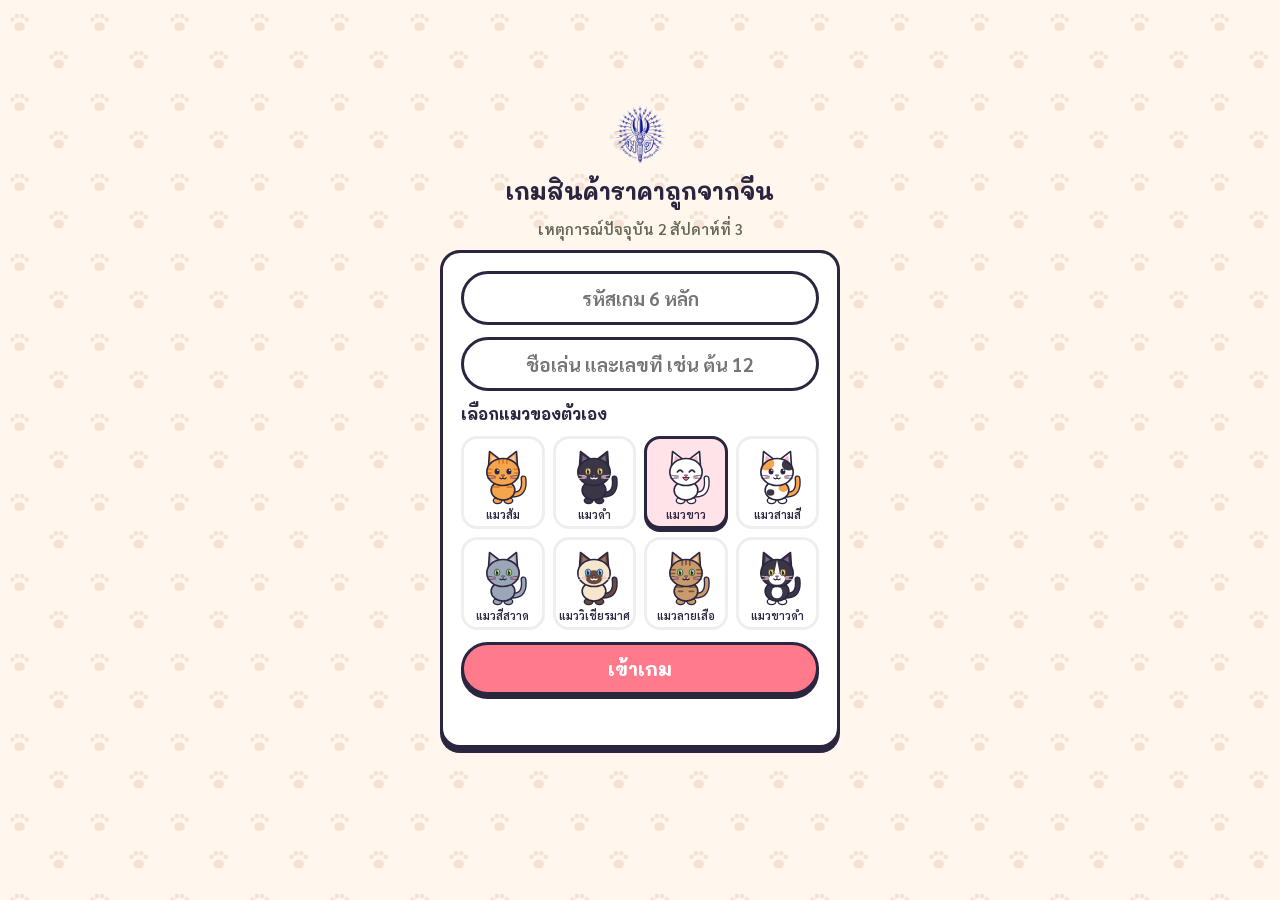
==== commit 8ae4e17f: "w3: silhouette guessing warm-up with reveal animation Co-Authored-By: Claude Opus 5.5 <noreply@anthr" ====
--- a/w3/index.html
+++ b/w3/index.html
@@ -119,9 +119,9 @@
 function showQ(i) {
   const Q = D.Q[i]; clearInterval(cdIv); curQ = i;
   if (answered[i]) { waitMsg("ส่งคำตอบแล้ว", "รอครูเฉลยบนจอทีวี"); return; }
-  $("qRound").textContent = Q.kind === "poll" ? "โพล" : Q.kind === "type" ? "พิมพ์คำตอบ" : Q.dbl ? "คะแนนสองเท่า" : "เลือกคำตอบ";
+  $("qRound").textContent = Q.cat ? Q.cat : Q.kind === "poll" ? "โพล" : Q.kind === "type" ? "พิมพ์คำตอบ" : Q.dbl ? "คะแนนสองเท่า" : "เลือกคำตอบ";
   $("qText").innerHTML = esc(Q.q).replace("______", '<span class="blank">&nbsp;</span>');
-  $("qImg").innerHTML = Q.img ? `<div class="qimg">${Q.img}</div>` : "";
+  $("qImg").innerHTML = Q.sil ? `<div class="qimg"><img src="${Q.sil}" alt="" style="width:100%;max-height:30vh;object-fit:contain;display:block"></div>` : "";
   if (Q.kind === "type") { $("qOpts").style.display = "none"; $("qType").style.display = "flex"; $("txt").value = ""; setTimeout(() => $("txt").focus(), 100); }
   else {
     $("qType").style.display = "none"; $("qOpts").style.display = "grid";
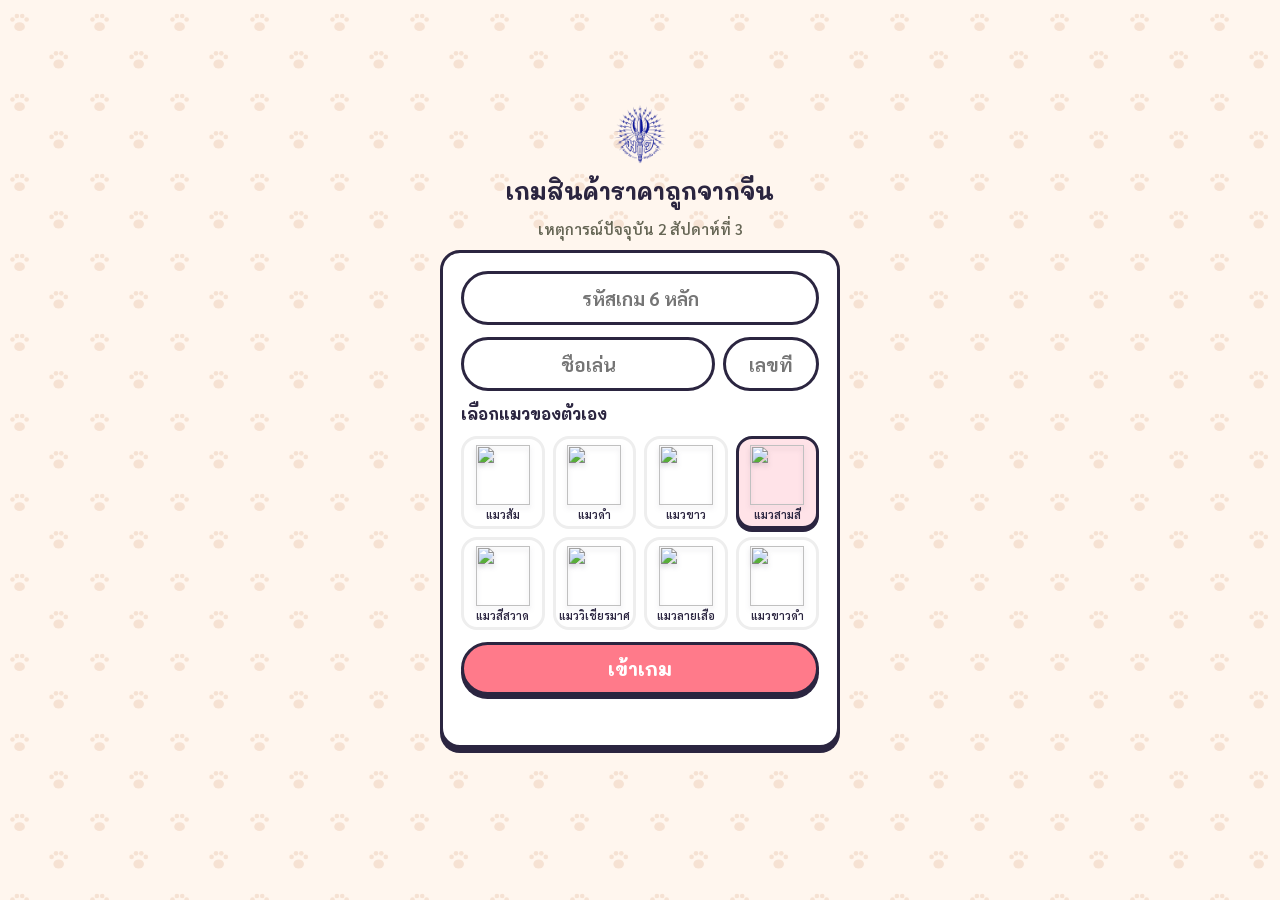
==== commit f5c1fe28: "w3: real-vs-fake items, student number, reflection, worksheet zip export Co-Authored-By: Claude Opus" ====
--- a/w3/index.html
+++ b/w3/index.html
@@ -39,6 +39,8 @@
 .sc{display:grid;grid-template-columns:1fr 1fr;gap:8px;width:100%;margin-top:8px}
 .sc div{border:2px solid var(--ink);border-radius:16px;padding:8px;background:#fff}
 .sc small{display:block;font-size:13px;font-weight:700;color:#776}.sc b{font:700 22px Mali}
+textarea{font:600 16px Sarabun;padding:10px 12px;border-radius:16px;border:3px solid var(--ink);width:100%;min-height:84px;resize:vertical}
+.rq{font:600 16px Mali;margin-bottom:6px}
 .me{position:fixed;left:0;right:0;bottom:0;background:var(--ink);color:#fff;display:flex;align-items:center;gap:10px;padding:5px 14px;font-weight:700;font-size:15px}
 .me .sp{flex:1}
 </style></head><body class="paws">
@@ -48,7 +50,7 @@
  <h1>เกมสินค้าราคาถูกจากจีน</h1><div class="sub">เหตุการณ์ปัจจุบัน 2 สัปดาห์ที่ 3</div>
  <div class="card box">
   <input id="pin" inputmode="numeric" maxlength="6" placeholder="รหัสเกม 6 หลัก">
-  <input id="name" maxlength="30" placeholder="ชื่อเล่น และเลขที่ เช่น ต้น 12">
+  <div style="display:grid;grid-template-columns:1fr 96px;gap:8px"><input id="name" maxlength="30" placeholder="ชื่อเล่น"><input id="no" inputmode="numeric" maxlength="2" placeholder="เลขที่"></div>
   <div class="mali" style="text-align:left">เลือกแมวของตัวเอง</div>
   <div class="pick" id="pick"></div>
   <button class="btn" onclick="join()">เข้าเกม</button>
@@ -73,6 +75,12 @@
  </div>
 </section>
 
+<section class="scr" id="sRef">
+ <h1 style="margin-bottom:4px">สะท้อนคิดท้ายคาบ</h1><div class="sub" style="margin-bottom:12px">ตอบเป็นประโยคของตัวเอง ข้อละ 1–3 บรรทัด</div>
+ <div id="refQ" style="display:flex;flex-direction:column;gap:12px"></div>
+ <button class="btn" style="margin-top:14px" onclick="sendRef()">ส่งคำตอบ</button>
+ <div class="err" id="rerr"></div>
+</section>
 <section class="scr c" id="sRes"><div class="card res" id="res"></div></section>
 
 <div class="me" id="me" style="display:none"><span id="meAv"></span><span id="meName"></span><span class="sp"></span><span id="meScore"></span></div>
@@ -87,18 +95,19 @@
 drawPick();
 
 async function join() {
-  const p = $("pin").value.trim(), n = $("name").value.trim(), e = $("jerr");
-  if (!p || !n) { e.textContent = "กรอกรหัสเกมและชื่อให้ครบ"; return; }
+  const p = $("pin").value.trim(), n = $("name").value.trim(), no = parseInt($("no").value, 10), e = $("jerr");
+  if (!p || !n || !no) { e.textContent = "กรอกรหัสเกม ชื่อ และเลขที่ให้ครบ"; return; }
+  if (no < 1 || no > 60) { e.textContent = "เลขที่ต้องอยู่ระหว่าง 1–60"; return; }
   try {
-    const id = await rpc("k3_join", { p_pin: p, p_name: n, p_avatar: av });
-    me = { id, pin: p, name: n, av }; localStorage.setItem("k3_me", JSON.stringify(me)); answered = {};
+    const id = await rpc("k3_join", { p_pin: p, p_name: n, p_avatar: av, p_no: no });
+    me = { id, pin: p, name: n, av, no }; localStorage.setItem("k3_me", JSON.stringify(me)); answered = {};
     start();
   } catch (x) {
     e.textContent = x.message.includes("BADPIN") ? "รหัสเกมไม่ถูกต้อง หรือเกมยังไม่เปิด" : x.message.includes("DUPNAME") ? "ชื่อนี้มีคนใช้แล้ว เติมเลขที่ต่อท้าย" : "เชื่อมต่อไม่ได้ ลองใหม่อีกครั้ง";
   }
 }
 function start() {
-  $("me").style.display = "flex"; $("meName").textContent = me.name; $("meAv").innerHTML = avEl(me.av, "", "normal", "30px");
+  $("me").style.display = "flex"; $("meName").textContent = me.name + (me.no ? " เลขที่ " + me.no : ""); $("meAv").innerHTML = avEl(me.av, "", "normal", "30px");
   waitMsg("เข้าเกมแล้ว", "หาแมวของตัวเองบนจอทีวี แล้วรอครูเริ่มเกม", "walk");
   loop(); setInterval(loop, 1000);
 }
@@ -114,6 +123,7 @@
   else if (g.phase === "reveal") showRes(g.qi);
   else if (g.phase === "board") showRank("คะแนนรวม");
   else if (g.phase === "end") showRank("จบเกม", true);
+  else if (g.phase === "reflect") showReflect();
 }
 function waitMsg(a, b, cls) { clearInterval(cdIv); $("wAv").innerHTML = avEl(me.av, cls || "walk", "normal", "130px"); $("wTitle").textContent = a; $("wSub").textContent = b; show("sWait"); }
 function showQ(i) {
@@ -121,7 +131,7 @@
   if (answered[i]) { waitMsg("ส่งคำตอบแล้ว", "รอครูเฉลยบนจอทีวี"); return; }
   $("qRound").textContent = Q.cat ? Q.cat : Q.kind === "poll" ? "โพล" : Q.kind === "type" ? "พิมพ์คำตอบ" : Q.dbl ? "คะแนนสองเท่า" : "เลือกคำตอบ";
   $("qText").innerHTML = esc(Q.q).replace("______", '<span class="blank">&nbsp;</span>');
-  $("qImg").innerHTML = Q.sil ? `<div class="qimg"><img src="${Q.sil}" alt="" style="width:100%;max-height:30vh;object-fit:contain;display:block"></div>` : "";
+  $("qImg").innerHTML = Q.pair ? `<div style="display:grid;grid-template-columns:1fr 1fr;gap:8px;margin-bottom:10px">${Q.pair.map((u, k) => `<div class="card" style="position:relative;padding:4px;box-shadow:none"><span class="let" style="position:absolute;left:4px;top:4px;width:30px;height:30px;font-size:15px;background:${COLORS[k]}">${LETTERS[k]}</span><img src="${u}" alt="" style="width:100%;border-radius:12px;display:block"></div>`).join("")}</div>` : Q.photo ? `<div class="qimg"><img src="${Q.photo}" alt="" style="width:100%;max-height:30vh;object-fit:contain;display:block;border-radius:14px"></div>` : Q.sil ? `<div class="qimg"><img src="${Q.sil}" alt="" style="width:100%;max-height:30vh;object-fit:contain;display:block"></div>` : "";
   if (Q.kind === "type") { $("qOpts").style.display = "none"; $("qType").style.display = "flex"; $("txt").value = ""; setTimeout(() => $("txt").focus(), 100); }
   else {
     $("qType").style.display = "none"; $("qOpts").style.display = "grid";
@@ -159,6 +169,19 @@
   r.innerHTML = avEl(me.av, m.rank <= 3 ? "jump" : "bob", "happy", "110px") + `<div class="sub">${title}</div><div class="big">อันดับ ${m.rank}</div><div class="sc"><div><small>ความถูก</small><b>${m.score_ok}</b></div><div><small>ความเร็ว</small><b>${m.score_speed}</b></div></div><div class="mali" style="font-size:20px;margin-top:6px">รวม ${m.score} คะแนน</div>${end ? '<div class="sub" style="margin-top:10px">คาบหน้าเตรียมคำถามมาถามตัวละครคนละ 1 ข้อ</div>' : ""}`;
   show("sRes");
 }
-if (me) getGame().then(g => { if (g && g.pin === me.pin && g.phase !== "end") { if (me.av == null) me.av = 0; start(); } else { localStorage.removeItem("k3_me"); me = null; } });
+let refDone = false;
+function showReflect() {
+  clearInterval(cdIv);
+  if (refDone) { waitMsg("ส่งสะท้อนคิดแล้ว", "ขอบคุณครับ ถ้าอยากแก้ไขให้รีเฟรชหน้าแล้วส่งใหม่", "jump"); return; }
+  $("refQ").innerHTML = D.reflect.map((t, k) => `<div><div class="rq">${k + 1}. ${esc(t)}</div><textarea id="ra${k}" maxlength="1000"></textarea></div>`).join("");
+  show("sRef");
+}
+async function sendRef() {
+  const a = [0, 1, 2].map(k => $("ra" + k).value.trim());
+  if (a.some(x => x.length < 5)) { $("rerr").textContent = "ตอบให้ครบทั้ง 3 ข้อ"; return; }
+  try { await rpc("k3_reflect_save", { p_player: me.id, p_a1: a[0], p_a2: a[1], p_a3: a[2] }); refDone = true; showReflect(); }
+  catch (e) { $("rerr").textContent = "ส่งไม่สำเร็จ ลองใหม่อีกครั้ง"; }
+}
+if (me) getGame().then(g => { if (g && g.pin === me.pin) { if (me.av == null) me.av = 0; start(); } else { localStorage.removeItem("k3_me"); me = null; } });
 </script>
 </body></html>
